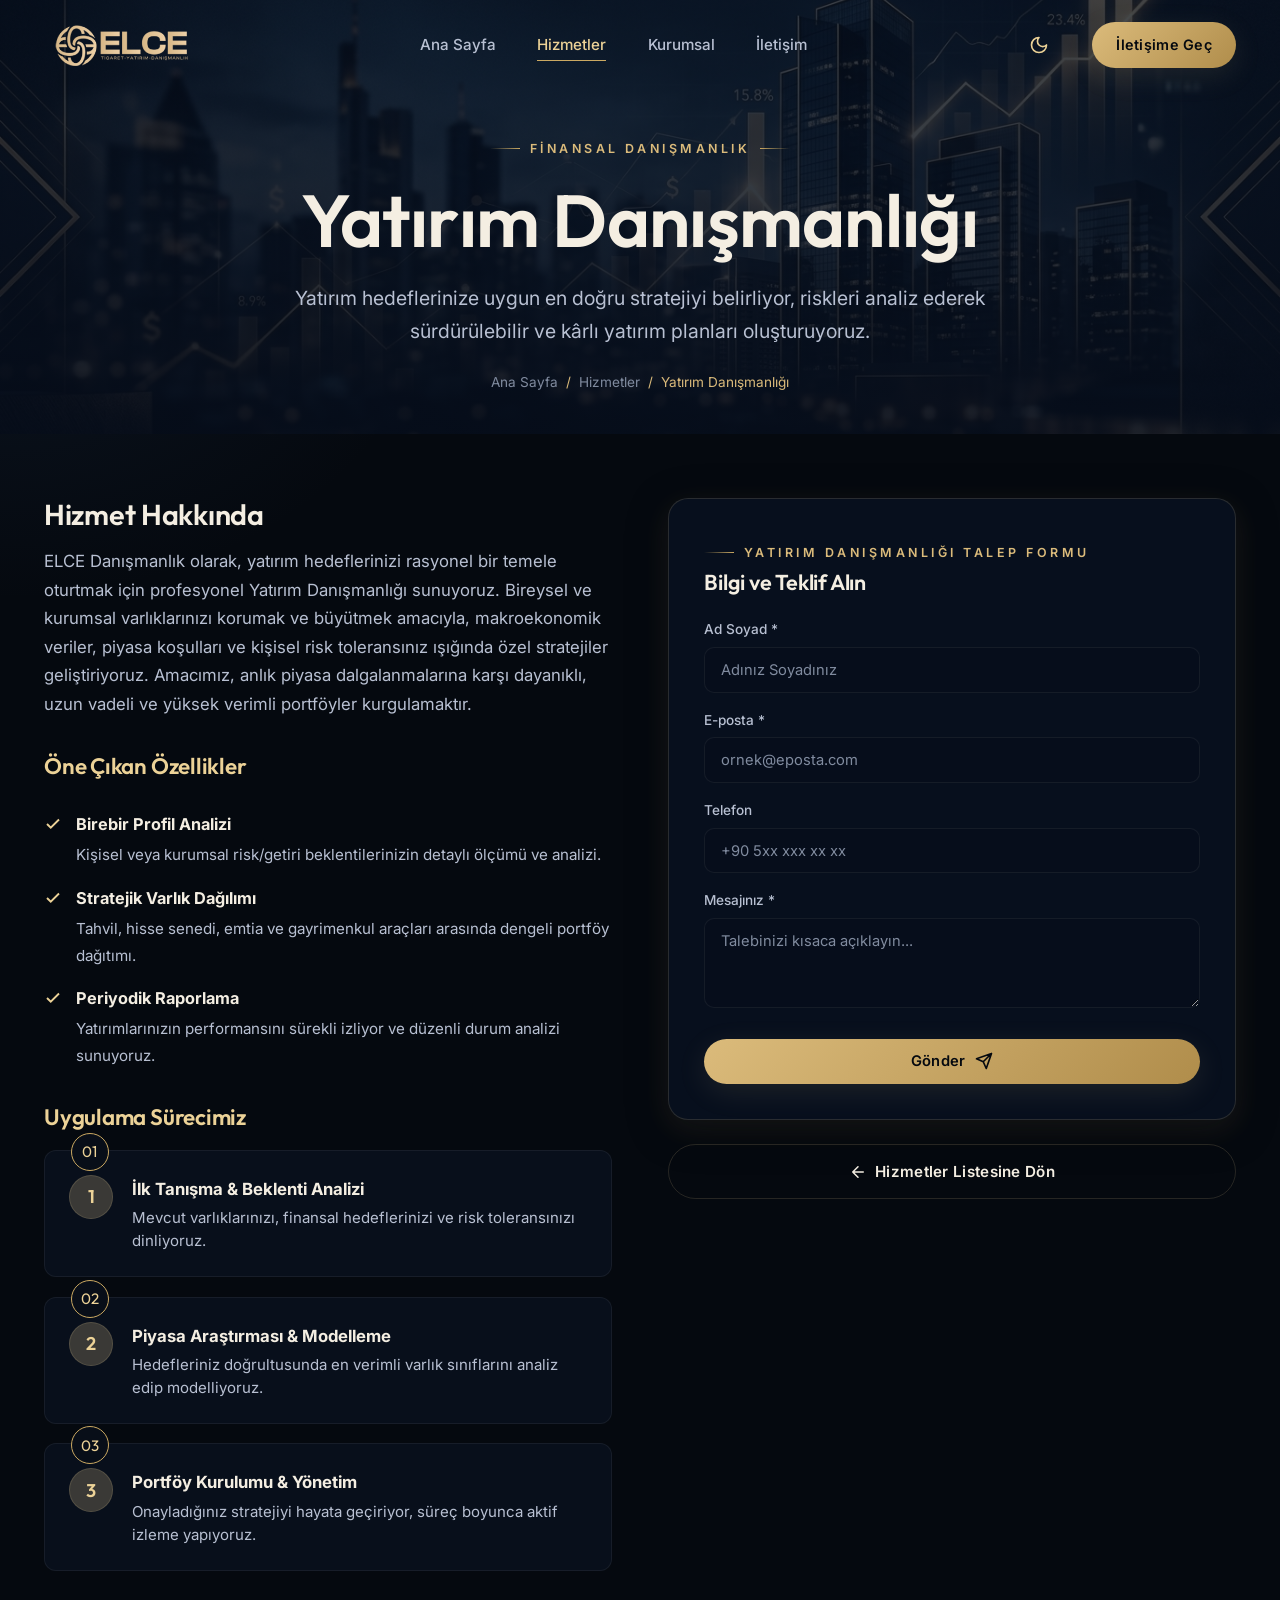
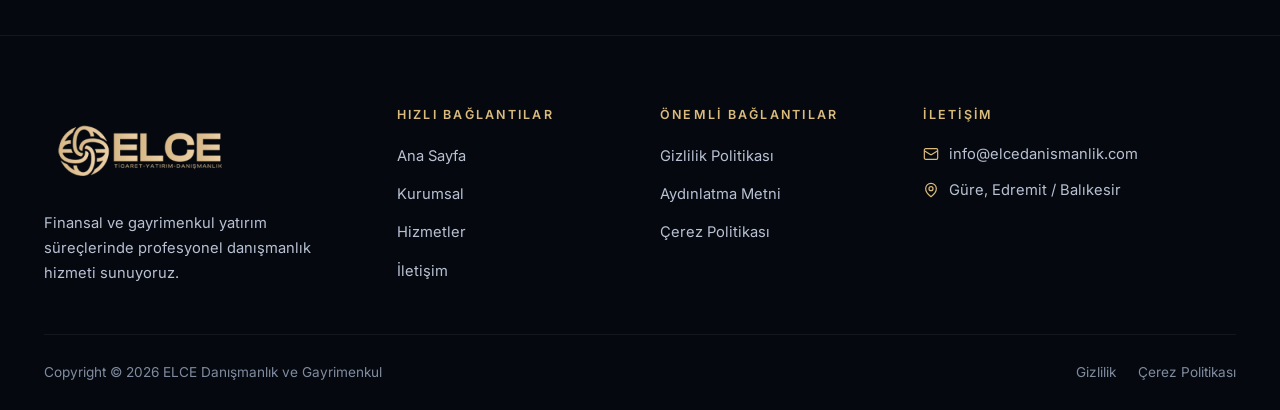
==== hizmet-detay.html @ 09e5e51c "feat: Premium redesign, dark/light theme, dynamic service details page, inline contact form in inves" ====
<!DOCTYPE html>
<html lang="tr">
<head>
  <meta charset="UTF-8">
  <meta name="viewport" content="width=device-width, initial-scale=1">
  <title>Hizmet Detayı — ELCE Danışmanlık</title>
  <meta name="description" content="ELCE Danışmanlık finansal, gayrimenkul ve ticari yatırımlarınız için sunduğu hizmetlerin detaylı analiz ve planlama süreçleri.">
  <meta name="robots" content="index, follow">
  <link rel="icon" type="image/png" href="assets/favicon.png">
  <link rel="apple-touch-icon" href="assets/apple-touch-icon.png">
  <link rel="preconnect" href="https://fonts.googleapis.com">
  <link rel="preconnect" href="https://fonts.gstatic.com" crossorigin>
  <link href="https://fonts.googleapis.com/css2?family=Inter:wght@300;400;500;600&family=Outfit:wght@400;500;600;700&display=swap" rel="stylesheet">
  <link rel="stylesheet" href="css/style.css">
</head>
<body>
  <script>if(localStorage.getItem("theme")==="light")document.body.classList.add("light-mode");</script>

  <!-- ============ HEADER ============ -->
  <header class="site-header">
    <div class="header-inner">
      <a href="index.html" class="brand" aria-label="ELCE Danışmanlık Ana Sayfa">
        <img src="assets/logo.png" alt="ELCE Danışmanlık ve Gayrimenkul" class="brand-logo" width="160" height="67">
      </a>
      <nav class="main-nav" aria-label="Ana menü">
        <a href="index.html">Ana Sayfa</a>
        <a href="hizmetler.html" class="active">Hizmetler</a>
        <a href="kurumsal.html">Kurumsal</a>
        <a href="iletisim.html">İletişim</a>
      </nav>
      <div class="header-cta">
        <button id="theme-toggle" class="theme-toggle-btn" aria-label="Tema Değiştir">
          <svg class="sun-icon" viewBox="0 0 24 24" fill="none" stroke="currentColor" stroke-width="2" style="width: 20px; height: 20px; display: none;"><circle cx="12" cy="12" r="4"/><path d="M12 2v2M12 20v2M4.9 4.9l1.4 1.4M17.7 17.7l1.4 1.4M2 12h2M20 12h2M6.3 17.7l-1.4 1.4M19.1 4.9l-1.4 1.4" stroke-linecap="round"/></svg>
          <svg class="moon-icon" viewBox="0 0 24 24" fill="none" stroke="currentColor" stroke-width="2" style="width: 20px; height: 20px; display: block;"><path d="M12 3a6 6 0 0 0 9 9 9 9 0 1 1-9-9Z" stroke-linecap="round" stroke-linejoin="round"/></svg>
        </button>
        <a href="iletisim.html" class="btn btn-primary">İletişime Geç</a>
        <button class="nav-toggle" aria-label="Menüyü aç/kapat" aria-expanded="false">
          <span></span><span></span><span></span>
        </button>
      </div>
    </div>
  </header>

  <main>
    <!-- ============ PAGE HERO ============ -->
    <section class="page-hero hero-hizmetler">
      <div class="container">
        <span class="eyebrow center reveal" id="service-category">Yükleniyor...</span>
        <h1 class="reveal d1" id="service-title">Hizmet Detayı</h1>
        <p class="lead reveal d2" id="service-description" style="margin-inline:auto; max-width:65ch;"></p>
        <div class="breadcrumb reveal d3">
          <a href="index.html">Ana Sayfa</a> <span>/</span> <a href="hizmetler.html">Hizmetler</a> <span>/</span> <span id="breadcrumb-service">Detay</span>
        </div>
      </div>
    </section>

    <!-- ============ SERVICE DETAILS CONTENT ============ -->
    <section class="section">
      <div class="container">
        <div class="split" style="gap: 3.5rem; align-items: start;">
          
          <!-- Left: Text Content -->
          <div class="reveal" style="display: flex; flex-direction: column; gap: 2.2rem;">
            <div>
              <h2 style="font-size: 1.8rem; margin-bottom: 1rem;">Hizmet Hakkında</h2>
              <p class="lead" id="service-long-description" style="line-height: 1.7; font-size: 1.05rem;"></p>
            </div>

            <div>
              <h3 style="font-size: 1.4rem; margin-bottom: 1.2rem; color: var(--gold-300);">Öne Çıkan Özellikler</h3>
              <ul class="feature-list" id="service-features" style="display: flex; flex-direction: column; gap: 1rem;">
                <!-- Features will be injected here -->
              </ul>
            </div>

            <div>
              <h3 style="font-size: 1.4rem; margin-bottom: 1.2rem; color: var(--gold-300);">Uygulama Sürecimiz</h3>
              <div class="process-grid process" id="service-process" style="grid-template-columns: 1fr; gap: 1.2rem;">
                <!-- Process steps will be injected here -->
              </div>
            </div>
          </div>

          <!-- Right: Side Request Form -->
          <div class="reveal d1" style="position: sticky; top: calc(var(--header-h) + 1.5rem);">
            <form class="contact-form" id="contact-form" novalidate style="padding: 2.2rem; background: rgba(12, 26, 48, 0.45); border: 1px solid var(--line); border-radius: var(--radius-lg); box-shadow: var(--shadow-lg), var(--shadow-gold);">
              <div class="section-head" style="max-width:none; margin-bottom:1.5rem">
                <span class="eyebrow" id="form-service-badge">Talep Formu</span>
                <h3 style="font-size: 1.35rem; margin-top: 0.4rem;">Bilgi ve Teklif Alın</h3>
              </div>
              
              <div class="field" style="margin-bottom: 1rem;">
                <label for="name" style="margin-bottom: 0.35rem;">Ad Soyad *</label>
                <input type="text" id="name" name="name" placeholder="Adınız Soyadınız" data-required style="padding: 0.8rem 1rem; font-size: 0.92rem;">
                <span class="err-msg">Lütfen adınızı girin.</span>
              </div>
              
              <div class="field" style="margin-bottom: 1rem;">
                <label for="email" style="margin-bottom: 0.35rem;">E-posta *</label>
                <input type="email" id="email" name="email" placeholder="ornek@eposta.com" data-required style="padding: 0.8rem 1rem; font-size: 0.92rem;">
                <span class="err-msg">Geçerli bir e-posta girin.</span>
              </div>
              
              <div class="field" style="margin-bottom: 1rem;">
                <label for="phone" style="margin-bottom: 0.35rem;">Telefon</label>
                <input type="tel" id="phone" name="phone" placeholder="+90 5xx xxx xx xx" style="padding: 0.8rem 1rem; font-size: 0.92rem;">
              </div>
              
              <div class="field" style="margin-bottom: 1.4rem;">
                <label for="message" style="margin-bottom: 0.35rem;">Mesajınız *</label>
                <textarea id="message" name="message" placeholder="Talebinizi kısaca açıklayın..." data-required style="padding: 0.8rem 1rem; font-size: 0.92rem; min-height: 90px;"></textarea>
                <span class="err-msg">Lütfen mesajınızı girin.</span>
              </div>
              
              <button type="submit" class="btn btn-primary" style="width:100%; padding: 0.85rem 1.8rem; font-size: 0.92rem;">Gönder
                <svg viewBox="0 0 24 24" fill="none" stroke="currentColor" stroke-width="2.2"><path d="M22 2 11 13M22 2l-7 20-4-9-9-4 20-7z" stroke-linecap="round" stroke-linejoin="round"/></svg>
              </button>
              <div class="form-status" role="status" aria-live="polite" style="margin-top: 0.8rem; padding: 0.75rem 0.9rem; font-size: 0.85rem;"></div>
            </form>
            
            <div style="margin-top: 1.5rem; text-align: center;">
              <a href="hizmetler.html" class="btn btn-ghost" style="width: 100%; display: flex; align-items: center; justify-content: center; gap: 0.5rem; padding: 0.85rem;">
                <svg viewBox="0 0 24 24" fill="none" stroke="currentColor" stroke-width="2" style="width: 18px; height: 18px;"><path d="M19 12H5M12 19l-7-7 7-7" stroke-linecap="round" stroke-linejoin="round"/></svg>
                Hizmetler Listesine Dön
              </a>
            </div>
          </div>

        </div>
      </div>
    </section>
  </main>

  <!-- ============ FOOTER ============ -->
  <footer class="site-footer">
    <div class="container">
      <div class="footer-top">
        <div class="footer-brand">
          <a href="index.html" class="brand">
            <img src="assets/logo.png" alt="ELCE Danışmanlık ve Gayrimenkul" class="brand-logo footer-logo" width="170" height="71">
          </a>
          <p>Finansal ve gayrimenkul yatırım süreçlerinde profesyonel danışmanlık hizmeti sunuyoruz.</p>
        </div>
        <div class="footer-col">
          <h5>Hızlı Bağlantılar</h5>
          <ul>
            <li><a href="index.html">Ana Sayfa</a></li>
            <li><a href="kurumsal.html">Kurumsal</a></li>
            <li><a href="hizmetler.html">Hizmetler</a></li>
            <li><a href="iletisim.html">İletişim</a></li>
          </ul>
        </div>
        <div class="footer-col">
          <h5>Önemli Bağlantılar</h5>
          <ul>
            <li><a href="kurumsal.html">Gizlilik Politikası</a></li>
            <li><a href="kurumsal.html">Aydınlatma Metni</a></li>
            <li><a href="kurumsal.html">Çerez Politikası</a></li>
          </ul>
        </div>
        <div class="footer-col">
          <h5>İletişim</h5>
          <ul class="footer-contact">
            <li>
              <svg viewBox="0 0 24 24" fill="none" stroke="currentColor" stroke-width="1.8"><rect x="2" y="4" width="20" height="16" rx="2"/><path d="m22 7-8.97 5.7a1.94 1.94 0 0 1-2.06 0L2 7"/></svg>
              info@elcedanismanlik.com
            </li>

            <li>
              <svg viewBox="0 0 24 24" fill="none" stroke="currentColor" stroke-width="1.8"><path d="M20 10c0 6-8 12-8 12s-8-6-8-12a8 8 0 0 1 16 0z" stroke-linejoin="round"/><circle cx="12" cy="10" r="3"/></svg>
              Güre, Edremit / Balıkesir
            </li>
          </ul>
        </div>
      </div>
      <div class="footer-bottom">
        <span>Copyright © <span data-year>2026</span> ELCE Danışmanlık ve Gayrimenkul</span>
        <div class="legal">
          <a href="kurumsal.html">Gizlilik</a>
          <a href="kurumsal.html">Çerez Politikası</a>
        </div>
      </div>
    </div>
  </footer>

  <script src="js/services-data.js"></script>
  <script src="js/main.js"></script>
</body>
</html>
---- css/style.css ----
@import url('https://fonts.googleapis.com/css2?family=Inter:wght@300;400;500;600&family=Outfit:wght@400;500;600;700&display=swap');

/* ==========================================================================
   ELCE Danışmanlık — Premium Obsidian & Gold Design System
   ========================================================================== */

/* ---------- Design Tokens ---------- */
:root {
  /* Obsidian dark palette */
  --navy-950: #05090f;
  --navy-900: #080e18;
  --navy-850: #0a1320;
  --navy-800: #0e1a2b;
  --navy-700: #13243c;
  --navy-600: #192e4c;
  --navy-500: #213c63;

  /* Champagne Gold palette */
  --gold-600: #b08d4b;
  --gold-500: #cba962;
  --gold-400: #dbbb7b;
  --gold-300: #ecd297;
  --gold-glow: rgba(236, 210, 151, 0.22);

  /* Neutrals */
  --cream: #f4eee2;
  --ivory: #faf7f0;
  --text: #eae8e1;
  --text-dim: #b8c0d2;
  --text-muted: #808b9f;
  --line: rgba(236, 210, 151, 0.15);
  --line-soft: rgba(255, 255, 255, 0.06);

  /* Effects */
  --shadow-sm: 0 1px 3px rgba(0, 0, 0, 0.3);
  --shadow-md: 0 4px 20px rgba(0, 0, 0, 0.25);
  --shadow-lg: 0 10px 40px rgba(0, 0, 0, 0.35);
  --shadow-gold: 0 8px 30px rgba(236, 210, 151, 0.1);

  /* Type */
  --font-serif: "Outfit", "Playfair Display", "Times New Roman", serif;
  --font-sans: "Inter", system-ui, -apple-system, "Segoe UI", Roboto, sans-serif;

  /* Layout */
  --container: 1240px;
  --radius: 12px;
  --radius-lg: 20px;
  --header-h: 90px;
  --ease: cubic-bezier(0.16, 1, 0.3, 1);

  /* Card backgrounds */
  --card-bg: rgba(15, 30, 53, 0.35);
  --card-bg-hover: rgba(22, 41, 74, 0.4);

  /* Hero & Page Hero overlays */
  --hero-overlay-grad: linear-gradient(180deg, rgba(6, 13, 26, 0.5) 0%, rgba(6, 13, 26, 0.8) 55%, var(--navy-950) 100%);
  --hero-radial-grad: radial-gradient(1000px 700px at 85% 10%, rgba(236, 210, 151, 0.08), transparent 60%);
  --subpage-hero-overlay: linear-gradient(180deg, rgba(6, 13, 26, 0.75) 0%, rgba(6, 13, 26, 0.9) 100%);
  --header-bg: rgba(5, 9, 15, 0.9);
  --mobile-nav-bg: rgba(6, 13, 26, 0.98);
}

/* ---------- Light Mode Variable Overrides ---------- */
body.light-mode {
  --navy-950: #f5f7fa;
  --navy-900: #eef1f6;
  --navy-850: #e2e8f0;
  --navy-800: #cbd5e0;
  --navy-700: #a0aec0;
  --navy-600: #718096;
  --navy-500: #4a5568;

  --gold-600: #735118;
  --gold-500: #8b621d;
  --gold-400: #a37322;
  --gold-300: #ba8427;
  --gold-glow: rgba(136, 98, 33, 0.1);

  --cream: #0f172a;
  --text: #1e293b;
  --text-dim: #334155;
  --text-muted: #64748b;
  --line: rgba(136, 98, 33, 0.18);
  --line-soft: rgba(0, 0, 0, 0.06);

  --card-bg: rgba(255, 255, 255, 0.7);
  --card-bg-hover: rgba(255, 255, 255, 0.9);

  --bg-image: radial-gradient(900px 600px at 85% -5%, rgba(136, 98, 33, 0.04), transparent 60%),
              radial-gradient(800px 600px at 0% 30%, rgba(136, 98, 33, 0.06), transparent 55%);

  /* Overlays for light mode */
  --hero-overlay-grad: linear-gradient(180deg, rgba(245, 247, 250, 0.65) 0%, rgba(245, 247, 250, 0.88) 60%, var(--navy-950) 100%);
  --hero-radial-grad: radial-gradient(1000px 700px at 85% 10%, rgba(136, 98, 33, 0.06), transparent 60%);
  --subpage-hero-overlay: linear-gradient(180deg, rgba(245, 247, 250, 0.75) 0%, rgba(245, 247, 250, 0.92) 100%);
  --header-bg: rgba(245, 247, 250, 0.9);
  --mobile-nav-bg: rgba(245, 247, 250, 0.98);
}

/* ---------- Reset ---------- */
*,
*::before,
*::after {
  margin: 0;
  padding: 0;
  box-sizing: border-box;
}

html {
  scroll-behavior: smooth;
  scroll-padding-top: var(--header-h);
  -webkit-text-size-adjust: 100%;
}

body {
  font-family: var(--font-sans);
  font-size: 16px;
  line-height: 1.7;
  color: var(--text-dim);
  background-color: var(--navy-950);
  background-image: var(--bg-image,
    radial-gradient(900px 600px at 85% -5%, rgba(201, 168, 106, 0.08), transparent 60%),
    radial-gradient(800px 600px at 0% 30%, rgba(40, 70, 112, 0.18), transparent 55%));
  background-attachment: fixed;
  overflow-x: hidden;
  -webkit-font-smoothing: antialiased;
  text-rendering: optimizeLegibility;
}

img {
  max-width: 100%;
  display: block;
}

a {
  color: inherit;
  text-decoration: none;
  transition: color 0.25s var(--ease);
}

ul { list-style: none; }

button {
  font-family: inherit;
  cursor: pointer;
  border: none;
  background: none;
}

/* ---------- Typography ---------- */
h1, h2, h3, h4, h5 {
  font-family: var(--font-serif);
  color: var(--cream);
  font-weight: 600;
  line-height: 1.15;
  letter-spacing: -0.01em;
}

h1 { font-size: clamp(2.6rem, 6vw, 4.6rem); }
h2 { font-size: clamp(2rem, 4.2vw, 3.1rem); }
h3 { font-size: clamp(1.4rem, 2.4vw, 1.85rem); }
h4 { font-size: 1.25rem; }

p { color: var(--text-dim); }

.eyebrow {
  display: inline-flex;
  align-items: center;
  gap: 0.6rem;
  font-family: var(--font-sans);
  font-size: 0.78rem;
  font-weight: 600;
  letter-spacing: 0.28em;
  text-transform: uppercase;
  color: var(--gold-400);
}

.eyebrow::before {
  content: "";
  width: 30px;
  height: 1px;
  background: linear-gradient(90deg, transparent, var(--gold-500));
}

.eyebrow.center::after {
  content: "";
  width: 30px;
  height: 1px;
  background: linear-gradient(90deg, var(--gold-500), transparent);
}

.lead {
  font-size: clamp(1.05rem, 1.6vw, 1.22rem);
  color: var(--text-dim);
  max-width: 60ch;
}

.text-gold { color: var(--gold-400); }

/* ---------- Layout helpers ---------- */
.container {
  width: 100%;
  max-width: var(--container);
  margin-inline: auto;
  padding-inline: 24px;
}

.section {
  padding-block: clamp(2.5rem, 5vw, 4rem);
  position: relative;
}

.section-head {
  max-width: 720px;
  margin-bottom: 2rem;
}

.section-head.center { margin-inline: auto; text-align: center; }
.section-head h2 { margin-top: 1rem; }
.section-head p { margin-top: 1.1rem; }

.bg-soft {
  background: var(--navy-900);
  border-block: 1px solid var(--line-soft);
}

.bg-card {
  background: var(--navy-900);
}

/* ---------- Buttons ---------- */
.btn {
  display: inline-flex;
  align-items: center;
  justify-content: center;
  gap: 0.6rem;
  padding: 0.95rem 2rem;
  font-family: var(--font-sans);
  font-size: 0.95rem;
  font-weight: 600;
  letter-spacing: 0.02em;
  border-radius: 100px;
  transition: transform 0.3s var(--ease), box-shadow 0.3s var(--ease),
    background 0.3s var(--ease), color 0.3s var(--ease);
  white-space: nowrap;
}

.btn svg { width: 18px; height: 18px; }

.btn-primary {
  background: linear-gradient(135deg, var(--gold-400), var(--gold-600));
  color: var(--navy-950);
  box-shadow: var(--shadow-gold);
}
.btn-primary:hover {
  filter: brightness(1.06);
  box-shadow: 0 8px 24px rgba(201, 168, 106, 0.2);
}

.btn-ghost {
  background: transparent;
  color: var(--cream);
  border: 1px solid var(--line);
}
.btn-ghost:hover {
  border-color: var(--gold-500);
  color: var(--gold-300);
  background: rgba(201, 168, 106, 0.06);
}

.btn-solid {
  background: rgba(255, 255, 255, 0.05);
  color: var(--cream);
  border: 1px solid var(--line-soft);
}
.btn-solid:hover {
  background: rgba(201, 168, 106, 0.1);
  border-color: var(--gold-500);
}

/* ---------- Header ---------- */
.site-header {
  position: fixed;
  top: 0;
  left: 0;
  right: 0;
  height: var(--header-h);
  z-index: 1000;
  display: flex;
  align-items: center;
  transition: background 0.4s var(--ease), box-shadow 0.4s var(--ease),
    backdrop-filter 0.4s var(--ease);
}
.site-header.scrolled {
  background: var(--header-bg);
  box-shadow: 0 1px 0 var(--line-soft);
  border-bottom: 1px solid var(--line-soft);
}

.header-inner {
  width: 100%;
  max-width: var(--container);
  margin-inline: auto;
  padding-inline: 24px;
  display: flex;
  align-items: center;
  justify-content: space-between;
  gap: 2rem;
}

.brand {
  display: inline-flex;
  align-items: center;
}
.brand-logo {
  height: 68px;
  width: auto;
  display: block;
  transition: opacity 0.3s var(--ease);
}
.brand-logo.footer-logo { height: 84px; }
.brand:hover .brand-logo { opacity: 0.85; }

.main-nav { display: flex; align-items: center; gap: 0.4rem; }
.main-nav a {
  position: relative;
  padding: 0.5rem 1.1rem;
  font-size: 0.95rem;
  font-weight: 500;
  color: var(--text-dim);
  border-radius: 100px;
}
.main-nav a::after {
  content: "";
  position: absolute;
  left: 1.1rem;
  right: 1.1rem;
  bottom: 0.3rem;
  height: 1.5px;
  background: var(--gold-500);
  transform: scaleX(0);
  transform-origin: left;
  transition: transform 0.3s var(--ease);
}
.main-nav a:hover { color: var(--cream); }
.main-nav a:hover::after,
.main-nav a.active::after { transform: scaleX(1); }
.main-nav a.active { color: var(--gold-300); }

.header-cta { display: flex; align-items: center; gap: 1rem; }
.header-cta .btn { padding: 0.7rem 1.5rem; font-size: 0.9rem; }

.nav-toggle {
  display: none;
  width: 46px;
  height: 46px;
  flex-direction: column;
  justify-content: center;
  align-items: center;
  gap: 5px;
  border-radius: 12px;
  border: 1px solid var(--line-soft);
}
.nav-toggle span {
  width: 22px;
  height: 2px;
  background: var(--cream);
  border-radius: 2px;
  transition: transform 0.3s var(--ease), opacity 0.3s var(--ease);
}
.nav-toggle.active span:nth-child(1) { transform: translateY(7px) rotate(45deg); }
.nav-toggle.active span:nth-child(2) { opacity: 0; }
.nav-toggle.active span:nth-child(3) { transform: translateY(-7px) rotate(-45deg); }

/* ---------- Hero ---------- */
.hero {
  position: relative;
  min-height: 100vh;
  display: flex;
  align-items: center;
  padding-top: var(--header-h);
  overflow: hidden;
}
.hero-bg {
  position: absolute;
  inset: 0;
  z-index: 0;
  background:
    var(--hero-overlay-grad),
    var(--hero-radial-grad),
    url("../assets/hero-bg-building.jpg");
  background-position: center right;
  background-repeat: no-repeat;
  background-size: cover;
}
.hero-inner {
  position: relative;
  z-index: 2;
  display: grid;
  grid-template-columns: 1.15fr 0.85fr;
  gap: 4rem;
  align-items: center;
}
.hero h1 {
  margin: 1.4rem 0 1.2rem;
  font-size: clamp(2rem, 4.8vw, 3.2rem);
  font-weight: 500;
  line-height: 1.25;
  letter-spacing: -0.015em;
}
.hero h1 em {
  font-style: normal;
  color: var(--gold-300);
  font-weight: 600;
}
.hero-actions { display: flex; flex-wrap: wrap; gap: 1rem; margin-top: 2.2rem; }

.hero-stats {
  margin-top: 3rem;
  display: flex;
  gap: 2.6rem;
  flex-wrap: wrap;
}
.hero-stats .num {
  font-family: var(--font-serif);
  font-size: 2.3rem;
  color: var(--gold-300);
  line-height: 1;
}
.hero-stats .lbl {
  font-size: 0.78rem;
  color: var(--text-muted);
  letter-spacing: 0.14em;
  text-transform: uppercase;
  margin-top: 0.5rem;
}

/* Hero floating card */
.hero-card {
  position: relative;
  border-radius: var(--radius);
  padding: 2.4rem;
  background: rgba(12, 26, 48, 0.5);
  border: 1px solid var(--line);
}
.hero-card .quote-mark {
  font-family: var(--font-serif);
  font-size: 4rem;
  line-height: 0.6;
  color: var(--gold-500);
  opacity: 0.5;
}
.hero-card blockquote {
  font-family: var(--font-serif);
  font-size: 1.35rem;
  line-height: 1.5;
  color: var(--cream);
  margin: 0.8rem 0 1.6rem;
}
.hero-card .quote-author { color: var(--gold-300); font-weight: 600; font-size: 0.95rem; }
.hero-card .quote-role { color: var(--text-muted); font-size: 0.82rem; margin-top: 0.2rem; }

.hero-card-list {
  margin-top: 2rem;
  display: flex;
  flex-direction: column;
  gap: 1rem;
  padding-top: 1.6rem;
  border-top: 1px solid var(--line-soft);
}
.hero-card-list li {
  display: flex;
  gap: 0.8rem;
  align-items: flex-start;
  font-size: 0.95rem;
  color: var(--text);
}
.check {
  flex-shrink: 0;
  width: 22px; height: 22px;
  border-radius: 50%;
  background: rgba(201, 168, 106, 0.15);
  color: var(--gold-300);
  display: grid;
  place-items: center;
}
.check svg { width: 13px; height: 13px; }

.scroll-cue {
  position: absolute;
  bottom: 1.8rem;
  left: 50%;
  transform: translateX(-50%);
  z-index: 3;
  color: var(--text-muted);
  font-size: 0.7rem;
  letter-spacing: 0.3em;
  text-transform: uppercase;
  display: flex;
  flex-direction: column;
  align-items: center;
  gap: 0.6rem;
}
.scroll-cue .mouse {
  width: 22px; height: 36px;
  border: 1.5px solid var(--line);
  border-radius: 14px;
  position: relative;
}
.scroll-cue .mouse::after {
  content: "";
  position: absolute;
  top: 7px; left: 50%;
  transform: translateX(-50%);
  width: 3px; height: 7px;
  background: var(--gold-400);
  border-radius: 3px;
  animation: wheel 1.8s var(--ease) infinite;
}
@keyframes wheel {
  0% { opacity: 0; transform: translate(-50%, -4px); }
  40% { opacity: 1; }
  100% { opacity: 0; transform: translate(-50%, 10px); }
}

/* ---------- Trust bar ---------- */
.trust-bar {
  border-block: 1px solid var(--line-soft);
  padding-block: 2.4rem;
  background: var(--navy-900);
}
.trust-bar .container {
  display: grid;
  grid-template-columns: auto 1fr;
  gap: 3rem;
  align-items: center;
}
.trust-bar p.first {
  font-family: var(--font-serif);
  color: var(--cream);
  font-size: 1.1rem;
  max-width: 18ch;
  line-height: 1.3;
}
.trust-items {
  display: grid;
  grid-template-columns: repeat(4, 1fr);
  gap: 1.5rem;
}
.trust-items .item {
  border-left: 1px solid var(--line);
  padding-left: 1.2rem;
}
.trust-items .num {
  font-family: var(--font-serif);
  font-size: 2rem;
  color: var(--gold-300);
  line-height: 1;
}
.trust-items .lbl {
  font-size: 0.82rem;
  color: var(--text-muted);
  margin-top: 0.4rem;
}

/* ---------- Service cards ---------- */
.cards-grid {
  display: grid;
  grid-template-columns: repeat(auto-fit, minmax(280px, 1fr));
  gap: 1.5rem;
}
.service-card {
  display: block;
  position: relative;
  padding: 2.5rem 2rem;
  border-radius: var(--radius-lg);
  background: var(--card-bg);
  border: 1px solid var(--line-soft);
  overflow: hidden;
  text-decoration: none;
  transition: transform 0.4s var(--ease), border-color 0.4s var(--ease), background 0.4s var(--ease), box-shadow 0.4s var(--ease);
}
.service-card::after {
  content: "";
  position: absolute;
  inset: 0;
  background: radial-gradient(circle at 100% 0%, var(--gold-glow), transparent 60%);
  opacity: 0;
  transition: opacity 0.4s var(--ease);
  z-index: 0;
  pointer-events: none;
}
.service-card:hover {
  transform: translateY(-8px);
  border-color: var(--gold-400);
  background: var(--card-bg-hover);
  box-shadow: 0 20px 40px rgba(0, 0, 0, 0.25), 0 0 20px rgba(186, 144, 76, 0.1);
}
.service-card:hover::after {
  opacity: 1;
}
.service-icon {
  width: 56px; height: 56px;
  border-radius: 16px;
  display: grid;
  place-items: center;
  background: linear-gradient(135deg, rgba(186, 144, 76, 0.15) 0%, rgba(186, 144, 76, 0.05) 100%);
  border: 1px solid var(--line);
  color: var(--gold-300);
  margin-bottom: 1.6rem;
  position: relative;
  z-index: 1;
  transition: transform 0.4s var(--ease), background 0.4s var(--ease), color 0.4s var(--ease);
}
.service-card:hover .service-icon {
  transform: scale(1.08) rotate(6deg);
  background: linear-gradient(135deg, rgba(186, 144, 76, 0.3) 0%, rgba(186, 144, 76, 0.1) 100%);
  color: var(--cream);
}
.service-icon svg { width: 26px; height: 26px; }
.service-card h3 {
  position: relative;
  z-index: 1;
  font-size: 1.35rem;
  color: var(--cream);
  transition: color 0.3s var(--ease);
}
.service-card:hover h3 {
  color: var(--gold-300);
}
.service-card p {
  position: relative;
  z-index: 1;
  margin-top: 0.8rem;
  font-size: 0.95rem;
  line-height: 1.6;
  color: var(--text-dim);
}
.service-card .index {
  position: absolute;
  top: 1.2rem; right: 1.5rem;
  font-family: var(--font-serif);
  font-size: 3.5rem;
  font-weight: 700;
  color: var(--gold-300);
  opacity: 0.06;
  z-index: 0;
  transition: transform 0.4s var(--ease), opacity 0.4s var(--ease);
}
.service-card:hover .index {
  transform: scale(1.15) translateY(-5px);
  opacity: 0.15;
}

/* ---------- Split / About ---------- */
.split {
  display: grid;
  grid-template-columns: 1fr 1fr;
  gap: 4.5rem;
  align-items: center;
}
.split.reverse .split-media { order: 2; }
.split-media {
  position: relative;
  border-radius: var(--radius);
  overflow: hidden;
  min-height: 440px;
  background: var(--navy-800);
  border: 1px solid var(--line-soft);
}
.split-media .visual {
  position: absolute;
  inset: 0;
  display: grid;
  place-items: center;
}
.split-media .visual svg { width: 80%; height: 80%; }
.split-media .badge {
  position: absolute;
  bottom: 1.4rem; left: 1.4rem; right: 1.4rem;
  display: flex;
  align-items: center;
  gap: 1rem;
  padding: 1rem 1.2rem;
  background: rgba(6, 13, 26, 0.85);
  border: 1px solid var(--line);
  border-radius: var(--radius);
}
.split-media .badge .b-num {
  font-family: var(--font-serif);
  font-size: 1.8rem;
  color: var(--gold-300);
}
.split-media .badge .b-txt {
  font-size: 0.85rem;
  color: var(--text-dim);
  line-height: 1.3;
}

.feature-list { margin-top: 2rem; display: flex; flex-direction: column; gap: 1.1rem; }
.feature-list li { display: flex; gap: 1rem; align-items: flex-start; }
.feature-list h4 { color: var(--cream); font-size: 1.05rem; margin-bottom: 0.15rem; }
.feature-list .check { margin-top: 2px; }
.feature-list p { font-size: 0.92rem; }

/* ---------- Process timeline ---------- */
.process { counter-reset: step; }
.process-grid {
  display: grid;
  grid-template-columns: repeat(4, 1fr);
  gap: 1.5rem;
}
.process-step {
  position: relative;
  padding: 2.2rem 1.6rem;
  border-radius: var(--radius);
  background: var(--card-bg);
  border: 1px solid var(--line-soft);
  transition: border-color 0.3s var(--ease);
}
.process-step:hover { border-color: var(--line); }
.process-step .step-num {
  font-family: var(--font-serif);
  font-size: 1rem;
  color: var(--gold-400);
  letter-spacing: 0.2em;
}
.process-step h4 { font-size: 1.2rem; margin: 0.7rem 0 0.5rem; color: var(--cream); }
.process-step p { font-size: 0.9rem; }
.process-step::before {
  content: "0" counter(step);
  counter-increment: step;
  position: absolute;
  top: -18px; left: 1.6rem;
  width: 38px; height: 38px;
  border-radius: 50%;
  display: grid; place-items: center;
  background: var(--navy-900);
  border: 1px solid var(--gold-500);
  color: var(--gold-300);
  font-family: var(--font-serif);
  font-size: 0.95rem;
}

/* ---------- Why us / values ---------- */
.values-grid {
  display: grid;
  grid-template-columns: repeat(auto-fit, minmax(240px, 1fr));
  gap: 1.5rem;
}
.value-card {
  padding: 2rem;
  border-radius: var(--radius);
  text-align: center;
  border: 1px solid var(--line-soft);
  background: var(--card-bg);
  transition: border-color 0.3s var(--ease);
}
.value-card:hover { border-color: var(--line); }
.value-card .v-icon {
  width: 56px; height: 56px;
  margin: 0 auto 1.2rem;
  border-radius: 50%;
  display: grid; place-items: center;
  color: var(--gold-300);
  background: rgba(201, 168, 106, 0.1);
}
.value-card .v-icon svg { width: 30px; height: 30px; }
.value-card h4 { font-size: 1.2rem; color: var(--cream); }
.value-card p { font-size: 0.9rem; margin-top: 0.6rem; }

/* ---------- CTA band ---------- */
.cta-band {
  position: relative;
  border-radius: var(--radius);
  padding: clamp(2.6rem, 5vw, 4.5rem);
  overflow: hidden;
  text-align: center;
  background: var(--navy-800);
  border: 1px solid var(--line);
}
.cta-band h2 { max-width: 22ch; margin-inline: auto; }
.cta-band p { max-width: 56ch; margin: 1.2rem auto 0; }
.cta-band .hero-actions { justify-content: center; margin-top: 2.2rem; }

/* ---------- FAQ ---------- */
.faq-list { max-width: 820px; margin-inline: auto; display: flex; flex-direction: column; gap: 1rem; }
.faq-grid {
  display: grid;
  grid-template-columns: repeat(2, 1fr);
  gap: 1rem;
  max-width: none;
}
@media (max-width: 760px) {
  .faq-grid {
    grid-template-columns: 1fr;
  }
}
.faq-item {
  border: 1px solid var(--line-soft);
  border-radius: var(--radius);
  background: var(--card-bg);
  overflow: hidden;
  transition: border-color 0.3s var(--ease);
}
.faq-item.open { border-color: var(--line); }
.faq-q {
  width: 100%;
  display: flex;
  align-items: center;
  justify-content: space-between;
  gap: 1rem;
  padding: 1.3rem 1.6rem;
  text-align: left;
  font-family: var(--font-serif);
  font-size: 1.1rem;
  color: var(--cream);
}
.faq-q .plus {
  flex-shrink: 0;
  width: 26px; height: 26px;
  border-radius: 50%;
  border: 1px solid var(--line);
  display: grid; place-items: center;
  color: var(--gold-300);
  transition: transform 0.3s var(--ease), background 0.3s var(--ease);
}
.faq-item.open .plus { transform: rotate(45deg); background: rgba(201, 168, 106, 0.15); }
.faq-a {
  max-height: 0;
  overflow: hidden;
  transition: max-height 0.4s var(--ease);
}
.faq-a p { padding: 0 1.6rem 1.4rem; color: var(--text-dim); }

/* ---------- Page hero (sub pages) ---------- */
.page-hero {
  padding-top: calc(var(--header-h) + 2.5rem);
  padding-bottom: 2.5rem;
  text-align: center;
  position: relative;
  overflow: hidden;
}
.page-hero::before {
  content: "";
  position: absolute;
  inset: 0;
  background: radial-gradient(700px 400px at 50% -10%, rgba(201, 168, 106, 0.08), transparent 60%);
  z-index: 0;
}
.page-hero.hero-kurumsal::before {
  background:
    var(--subpage-hero-overlay),
    url("../assets/kurumsal-hero-bg.jpg");
  background-position: center center;
  background-repeat: no-repeat;
  background-size: cover;
}
.page-hero.hero-hizmetler::before {
  background:
    var(--subpage-hero-overlay),
    url("../assets/hizmetler-hero-bg.jpg");
  background-position: center center;
  background-repeat: no-repeat;
  background-size: cover;
}
.page-hero.hero-iletisim::before {
  background:
    var(--subpage-hero-overlay),
    url("../assets/iletisim-hero-bg.webp");
  background-position: center center;
  background-repeat: no-repeat;
  background-size: cover;
}
.page-hero > * { position: relative; z-index: 1; }
.page-hero h1 { margin: 1.2rem 0; }
.page-hero .lead { margin-inline: auto; }
.breadcrumb {
  display: flex;
  justify-content: center;
  gap: 0.5rem;
  font-size: 0.85rem;
  color: var(--text-muted);
  margin-top: 1.4rem;
}
.breadcrumb a:hover { color: var(--gold-300); }
.breadcrumb span { color: var(--gold-400); }

/* ---------- Contact ---------- */
.contact-grid {
  display: grid;
  grid-template-columns: 1fr 1.1fr;
  gap: 3rem;
  align-items: start;
}
.contact-info { display: flex; flex-direction: column; gap: 1.2rem; }
.contact-item {
  display: flex;
  gap: 1.1rem;
  align-items: flex-start;
  padding: 1.4rem;
  border-radius: var(--radius);
  border: 1px solid var(--line-soft);
  background: var(--card-bg);
  transition: border-color 0.3s var(--ease);
}
.contact-item:hover { border-color: var(--line); }
.contact-item .ci-icon {
  flex-shrink: 0;
  width: 46px; height: 46px;
  border-radius: 12px;
  display: grid; place-items: center;
  background: rgba(201, 168, 106, 0.12);
  color: var(--gold-300);
  border: 1px solid var(--line);
}
.contact-item .ci-icon svg { width: 21px; height: 21px; }
.contact-item .ci-label { font-size: 0.78rem; color: var(--text-muted); letter-spacing: 0.1em; text-transform: uppercase; }
.contact-item .ci-value { color: var(--cream); font-weight: 500; margin-top: 0.2rem; word-break: break-word; }

.contact-form {
  padding: 2.4rem;
  border-radius: var(--radius);
  border: 1px solid var(--line);
  background: rgba(12, 26, 48, 0.4);
}
.form-row { display: grid; grid-template-columns: 1fr 1fr; gap: 1rem; }
.field { margin-bottom: 1.1rem; }
.field label {
  display: block;
  font-size: 0.85rem;
  color: var(--text-dim);
  margin-bottom: 0.5rem;
  font-weight: 500;
}
.field input,
.field select,
.field textarea {
  width: 100%;
  padding: 0.9rem 1rem;
  font-family: inherit;
  font-size: 0.95rem;
  color: var(--cream);
  background: rgba(6, 13, 26, 0.5);
  border: 1px solid var(--line-soft);
  border-radius: 10px;
  transition: border-color 0.25s var(--ease), box-shadow 0.25s var(--ease);
}
.field textarea { resize: vertical; min-height: 130px; }
.field input::placeholder,
.field textarea::placeholder { color: var(--text-muted); }
.field input:focus,
.field select:focus,
.field textarea:focus {
  outline: none;
  border-color: var(--gold-500);
  box-shadow: 0 0 0 3px rgba(201, 168, 106, 0.12);
}
.field.error input,
.field.error textarea { border-color: #e0746a; }
.field .err-msg { color: #e89188; font-size: 0.8rem; margin-top: 0.35rem; display: none; }
.field.error .err-msg { display: block; }
.form-status {
  margin-top: 1rem;
  padding: 0.9rem 1.1rem;
  border-radius: 10px;
  font-size: 0.9rem;
  display: none;
}
.form-status.success { display: block; background: rgba(80, 170, 110, 0.12); color: #8fd6a8; border: 1px solid rgba(80, 170, 110, 0.3); }
.form-status.error { display: block; background: rgba(224, 116, 106, 0.12); color: #e89188; border: 1px solid rgba(224, 116, 106, 0.3); }

/* ---------- Footer ---------- */
.site-footer {
  border-top: 1px solid var(--line-soft);
  background: var(--navy-950);
  padding-top: 4.5rem;
  position: relative;
}
.footer-top {
  display: grid;
  grid-template-columns: 1.4fr 1fr 1fr 1.4fr;
  gap: 2.5rem;
  padding-bottom: 3rem;
}
.footer-brand .brand { margin-bottom: 1.2rem; }
.footer-brand p { font-size: 0.92rem; max-width: 32ch; }
.footer-col h5 {
  font-family: var(--font-sans);
  font-size: 0.78rem;
  letter-spacing: 0.18em;
  text-transform: uppercase;
  color: var(--gold-400);
  margin-bottom: 1.2rem;
}
.footer-col ul { display: flex; flex-direction: column; gap: 0.7rem; }
.footer-col a { color: var(--text-dim); font-size: 0.92rem; }
.footer-col a:hover { color: var(--gold-300); }
.footer-contact li { display: flex; gap: 0.6rem; align-items: flex-start; color: var(--text-dim); font-size: 0.92rem; }
.footer-contact svg { width: 16px; height: 16px; color: var(--gold-400); flex-shrink: 0; margin-top: 4px; }

.footer-bottom {
  border-top: 1px solid var(--line-soft);
  padding-block: 1.6rem;
  display: flex;
  justify-content: space-between;
  align-items: center;
  gap: 1rem;
  flex-wrap: wrap;
  font-size: 0.85rem;
  color: var(--text-muted);
}
.footer-bottom .legal { display: flex; gap: 1.4rem; }
.footer-bottom .legal a:hover { color: var(--gold-300); }

/* ---------- Reveal animations ---------- */
.reveal {
  opacity: 0;
  transform: translateY(14px);
  transition: opacity 0.6s var(--ease), transform 0.6s var(--ease);
}
.reveal.visible { opacity: 1; transform: none; }
.reveal.d1 { transition-delay: 0.08s; }
.reveal.d2 { transition-delay: 0.16s; }
.reveal.d3 { transition-delay: 0.24s; }
.reveal.d4 { transition-delay: 0.32s; }

@media (prefers-reduced-motion: reduce) {
  *, *::before, *::after { animation-duration: 0.01ms !important; transition-duration: 0.01ms !important; }
  .reveal { opacity: 1; transform: none; }
  html { scroll-behavior: auto; }
}

/* ---------- Responsive ---------- */
@media (max-width: 980px) {
  .hero-inner { grid-template-columns: 1fr; gap: 2.5rem; }
  .hero { min-height: auto; padding-bottom: 4rem; }
  .split { grid-template-columns: 1fr; gap: 2.5rem; }
  .split.reverse .split-media { order: 0; }
  .split-media { min-height: 320px; }
  .process-grid { grid-template-columns: repeat(2, 1fr); }
  .footer-top { grid-template-columns: 1fr 1fr; gap: 2rem; }
  .contact-grid { grid-template-columns: 1fr; }
  .trust-bar .container { grid-template-columns: 1fr; }
  .trust-items { grid-template-columns: repeat(2, 1fr); }
}

@media (max-width: 760px) {
  .main-nav {
    position: fixed;
    inset: var(--header-h) 0 0 0;
    flex-direction: column;
    justify-content: flex-start;
    gap: 0.5rem;
    padding: 2rem 1.5rem;
    background: var(--mobile-nav-bg);
    backdrop-filter: blur(20px);
    transform: translateX(100%);
    transition: transform 0.4s var(--ease);
    z-index: 999;
  }
  .main-nav.open { transform: translateX(0); }
  .main-nav a { width: 100%; padding: 1rem 1.2rem; font-size: 1.05rem; }
  .main-nav a::after { display: none; }
  .nav-toggle { display: flex; }
  .header-cta .btn-ghost { display: none; }
  .hero-actions { width: 100%; }
  .hero-actions .btn { flex: 1; }
  .footer-top { grid-template-columns: 1fr; }
  .form-row { grid-template-columns: 1fr; }
  .process-grid { grid-template-columns: 1fr; }
  .trust-items { grid-template-columns: 1fr 1fr; }
  .hero-stats { gap: 1.8rem; }
}

@media (max-width: 420px) {
  .btn { width: 100%; }
  .hero-actions { flex-direction: column; }
  .footer-bottom { flex-direction: column; text-align: center; }
}

/* ---------- Redesign Interactive Components ---------- */
.analyzer-card {
  background: var(--card-bg);
  backdrop-filter: blur(16px);
  border: 1px solid var(--line);
  border-radius: var(--radius-lg);
  padding: 2.2rem;
  box-shadow: var(--shadow-lg), var(--shadow-gold);
}
.analyzer-card h3 {
  font-family: var(--font-sans);
  font-size: 1.35rem;
  margin-bottom: 1.2rem;
  color: var(--cream);
  text-align: center;
}
.analyzer-steps {
  display: flex;
  flex-direction: column;
  gap: 1.2rem;
}
.analyzer-q-title {
  font-size: 0.92rem;
  font-weight: 500;
  color: var(--text-dim);
  margin-bottom: 0.6rem;
}
.analyzer-options {
  display: grid;
  grid-template-columns: repeat(3, 1fr);
  gap: 0.6rem;
}
.analyzer-btn {
  padding: 0.8rem 0.5rem;
  border-radius: var(--radius);
  background: rgba(255, 255, 255, 0.03);
  border: 1px solid var(--line-soft);
  color: var(--text-dim);
  font-size: 0.82rem;
  font-weight: 500;
  text-align: center;
  transition: all 0.3s var(--ease);
}
.analyzer-btn:hover {
  background: rgba(236, 210, 151, 0.05);
  border-color: var(--gold-500);
  color: var(--gold-300);
}
.analyzer-btn.active {
  background: var(--gold-glow);
  border-color: var(--gold-300);
  color: var(--cream);
  box-shadow: 0 0 10px rgba(236, 210, 151, 0.15);
}
.analyzer-result {
  margin-top: 1.5rem;
  padding: 1.2rem;
  border-radius: var(--radius);
  background: rgba(236, 210, 151, 0.04);
  border: 1px dashed rgba(236, 210, 151, 0.25);
  display: none;
  animation: fadeIn 0.4s var(--ease) forwards;
}
.analyzer-result h4 {
  font-family: var(--font-sans);
  font-size: 0.95rem;
  color: var(--gold-300);
  margin-bottom: 0.4rem;
}
.analyzer-result p {
  font-size: 0.82rem;
  line-height: 1.5;
  color: var(--text-dim);
}
.analyzer-result .btn-sm {
  display: inline-flex;
  margin-top: 0.8rem;
  padding: 0.45rem 1rem;
  font-size: 0.78rem;
  border-radius: 6px;
  background: var(--gold-500);
  color: var(--navy-950);
  font-weight: 600;
}
.analyzer-result .btn-sm:hover {
  background: var(--gold-300);
}

@keyframes fadeIn {
  from { opacity: 0; transform: translateY(6px); }
  to { opacity: 1; transform: none; }
}

/* Category Filters (Hizmetler) */
.filter-container {
  display: flex;
  justify-content: center;
  gap: 0.8rem;
  margin-bottom: 2.5rem;
  flex-wrap: wrap;
}
.category-btn {
  padding: 0.65rem 1.4rem;
  border-radius: 30px;
  font-size: 0.88rem;
  font-weight: 500;
  color: var(--text-dim);
  background: rgba(255, 255, 255, 0.03);
  border: 1px solid var(--line-soft);
  transition: all 0.3s var(--ease);
}
.category-btn:hover, .category-btn.active {
  background: var(--gold-500);
  border-color: var(--gold-500);
  color: var(--navy-950);
  box-shadow: var(--shadow-gold);
}

/* Hide services cards when filtered */
.service-card.hidden {
  display: none !important;
}

/* ---------- Theme Toggle ---------- */
.theme-toggle-btn {
  background: none;
  border: none;
  cursor: pointer;
  outline: none;
  margin-right: 1.2rem;
  color: var(--gold-300);
  display: inline-flex;
  align-items: center;
  justify-content: center;
  padding: 0.5rem;
  border-radius: 50%;
  transition: background 0.3s var(--ease), color 0.3s var(--ease);
}
.theme-toggle-btn:hover {
  background: rgba(255, 255, 255, 0.05);
  color: var(--gold-500);
}
body.light-mode .theme-toggle-btn:hover {
  background: rgba(0, 0, 0, 0.05);
}
body.light-mode .sun-icon { display: block !important; }
body.light-mode .moon-icon { display: none !important; }
body:not(.light-mode) .sun-icon { display: none !important; }
body:not(.light-mode) .moon-icon { display: block !important; }
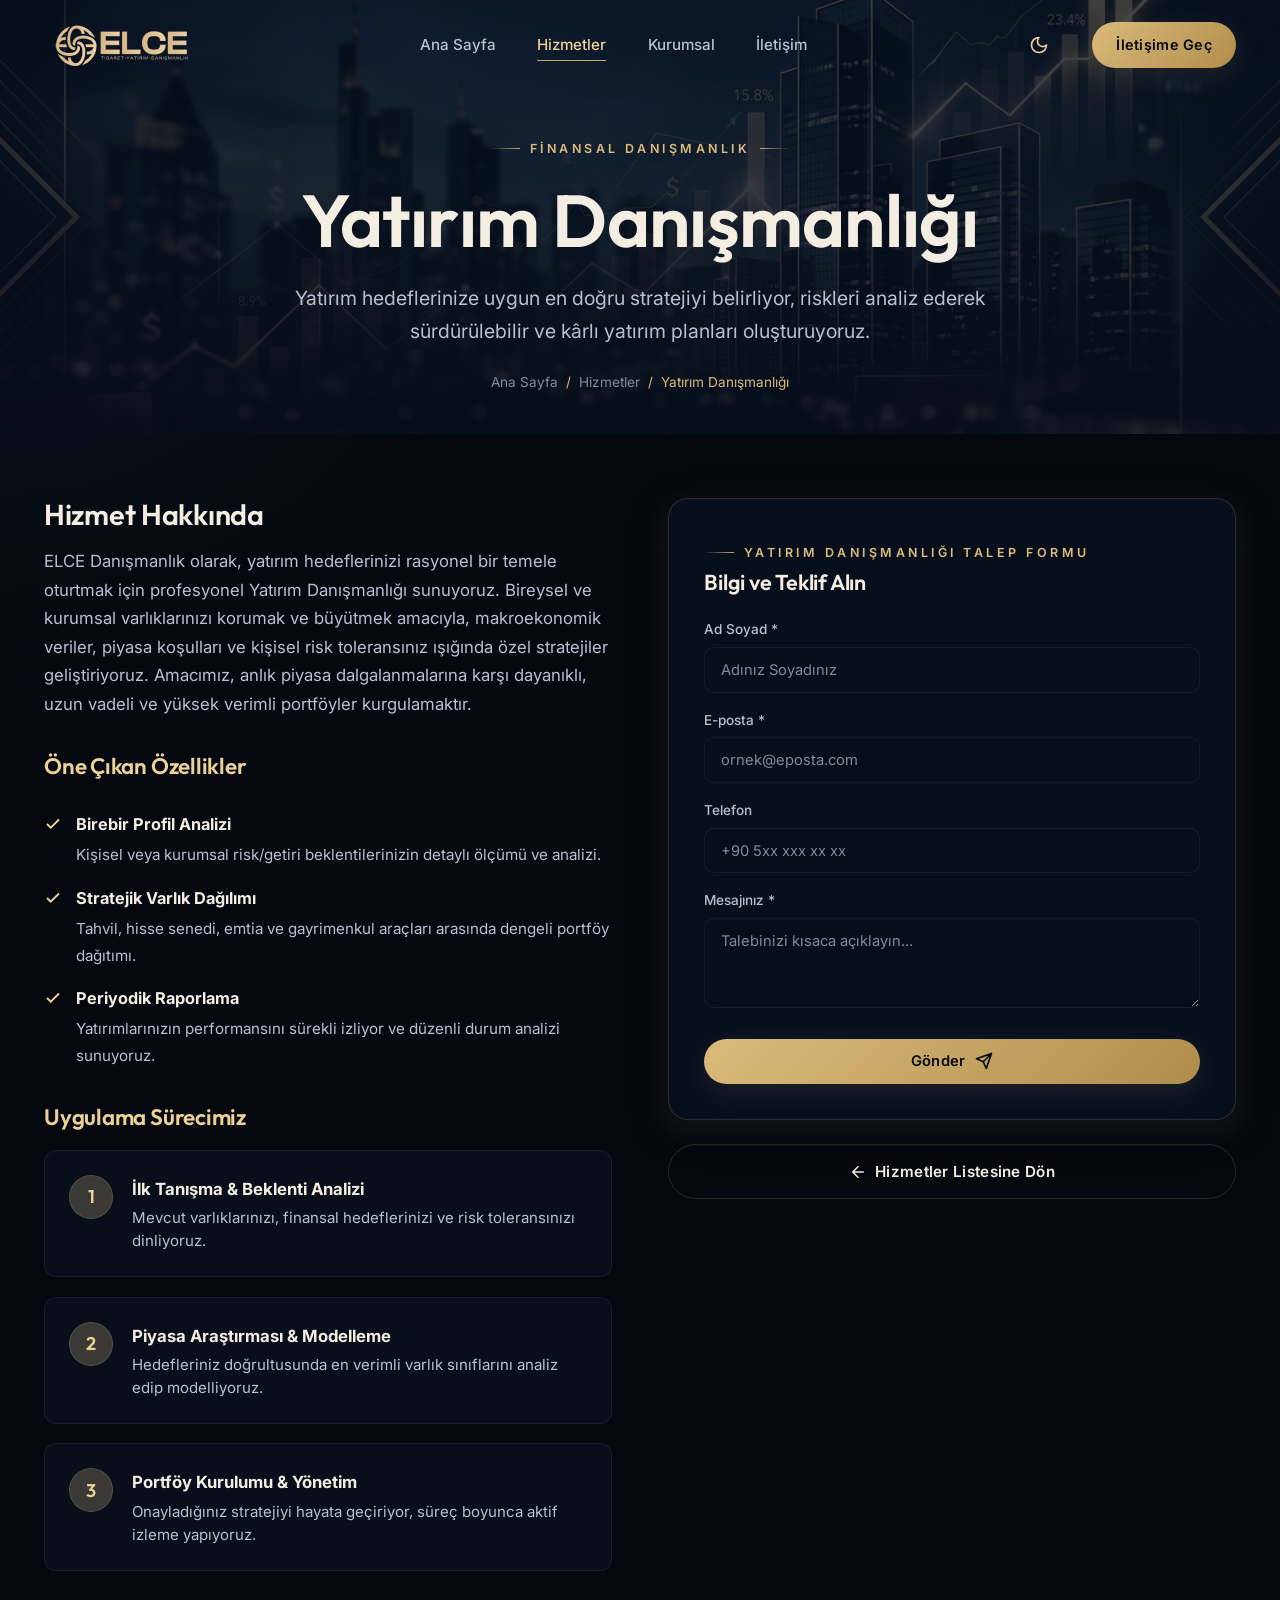
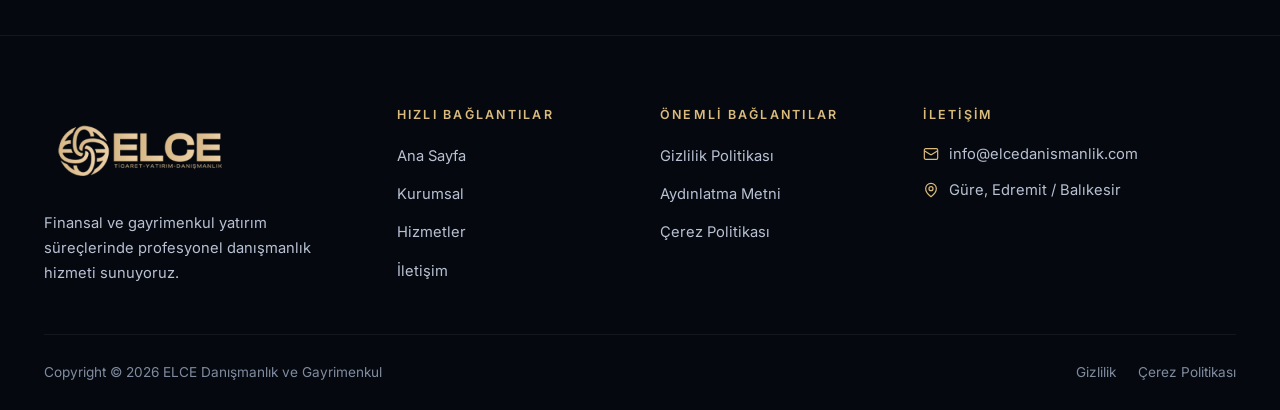
==== commit e578e82b: "seo: add dynamic metadata description and canonical tag generation for service detail pages" ====
--- a/hizmet-detay.html
+++ b/hizmet-detay.html
@@ -12,6 +12,7 @@
   <link rel="preconnect" href="https://fonts.gstatic.com" crossorigin>
   <link href="https://fonts.googleapis.com/css2?family=Inter:wght@300;400;500;600&family=Outfit:wght@400;500;600;700&display=swap" rel="stylesheet">
   <link rel="stylesheet" href="css/style.css">
+  <link id="canonical-link" rel="canonical" href="">
 </head>
 <body>
   <script>if(localStorage.getItem("theme")==="light")document.body.classList.add("light-mode");</script>
--- a/css/style.css
+++ b/css/style.css
@@ -740,6 +740,10 @@
   color: var(--gold-300);
   font-family: var(--font-serif);
   font-size: 0.95rem;
+}
+
+#service-process .process-step::before {
+  display: none;
 }
 
 /* ---------- Why us / values ---------- */
@@ -1063,7 +1067,8 @@
   .main-nav a { width: 100%; padding: 1rem 1.2rem; font-size: 1.05rem; }
   .main-nav a::after { display: none; }
   .nav-toggle { display: flex; }
-  .header-cta .btn-ghost { display: none; }
+  .header-cta .btn { display: none; }
+  .brand-logo { height: 50px; }
   .hero-actions { width: 100%; }
   .hero-actions .btn { flex: 1; }
   .footer-top { grid-template-columns: 1fr; }
